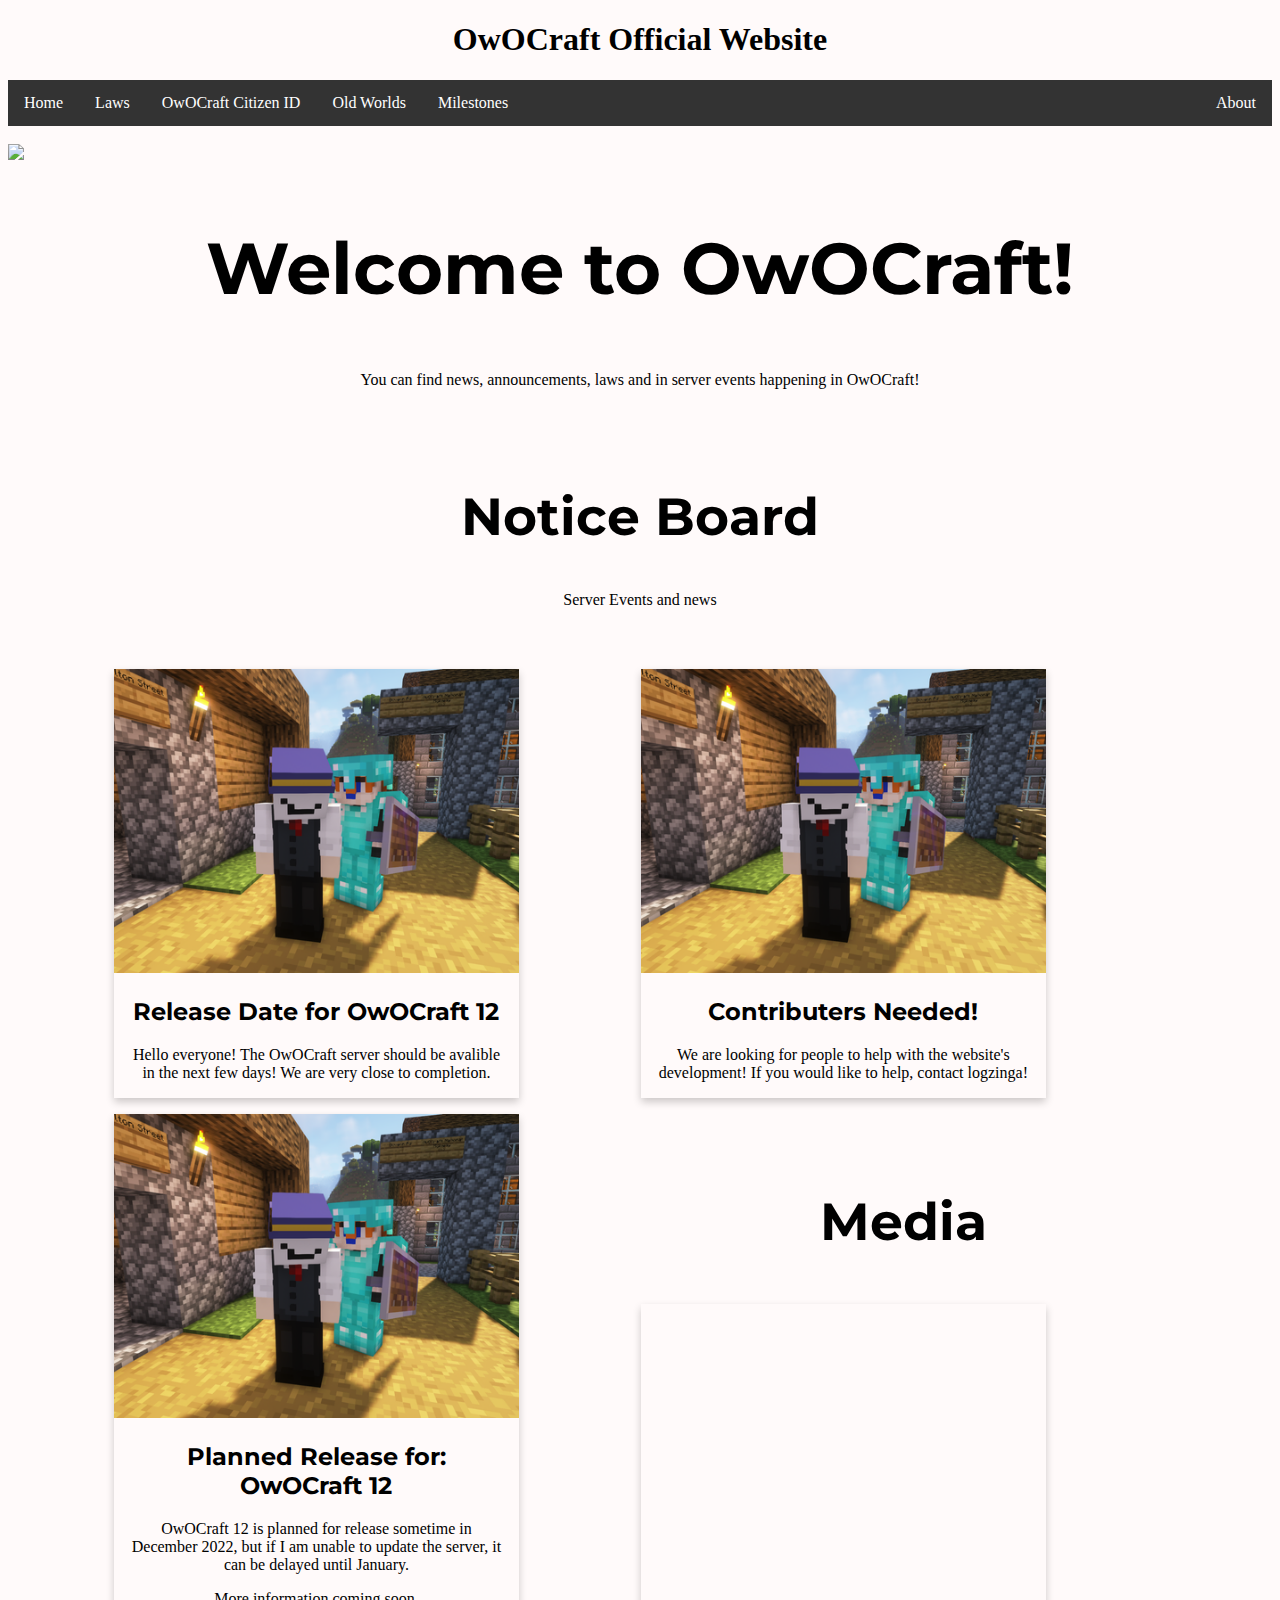
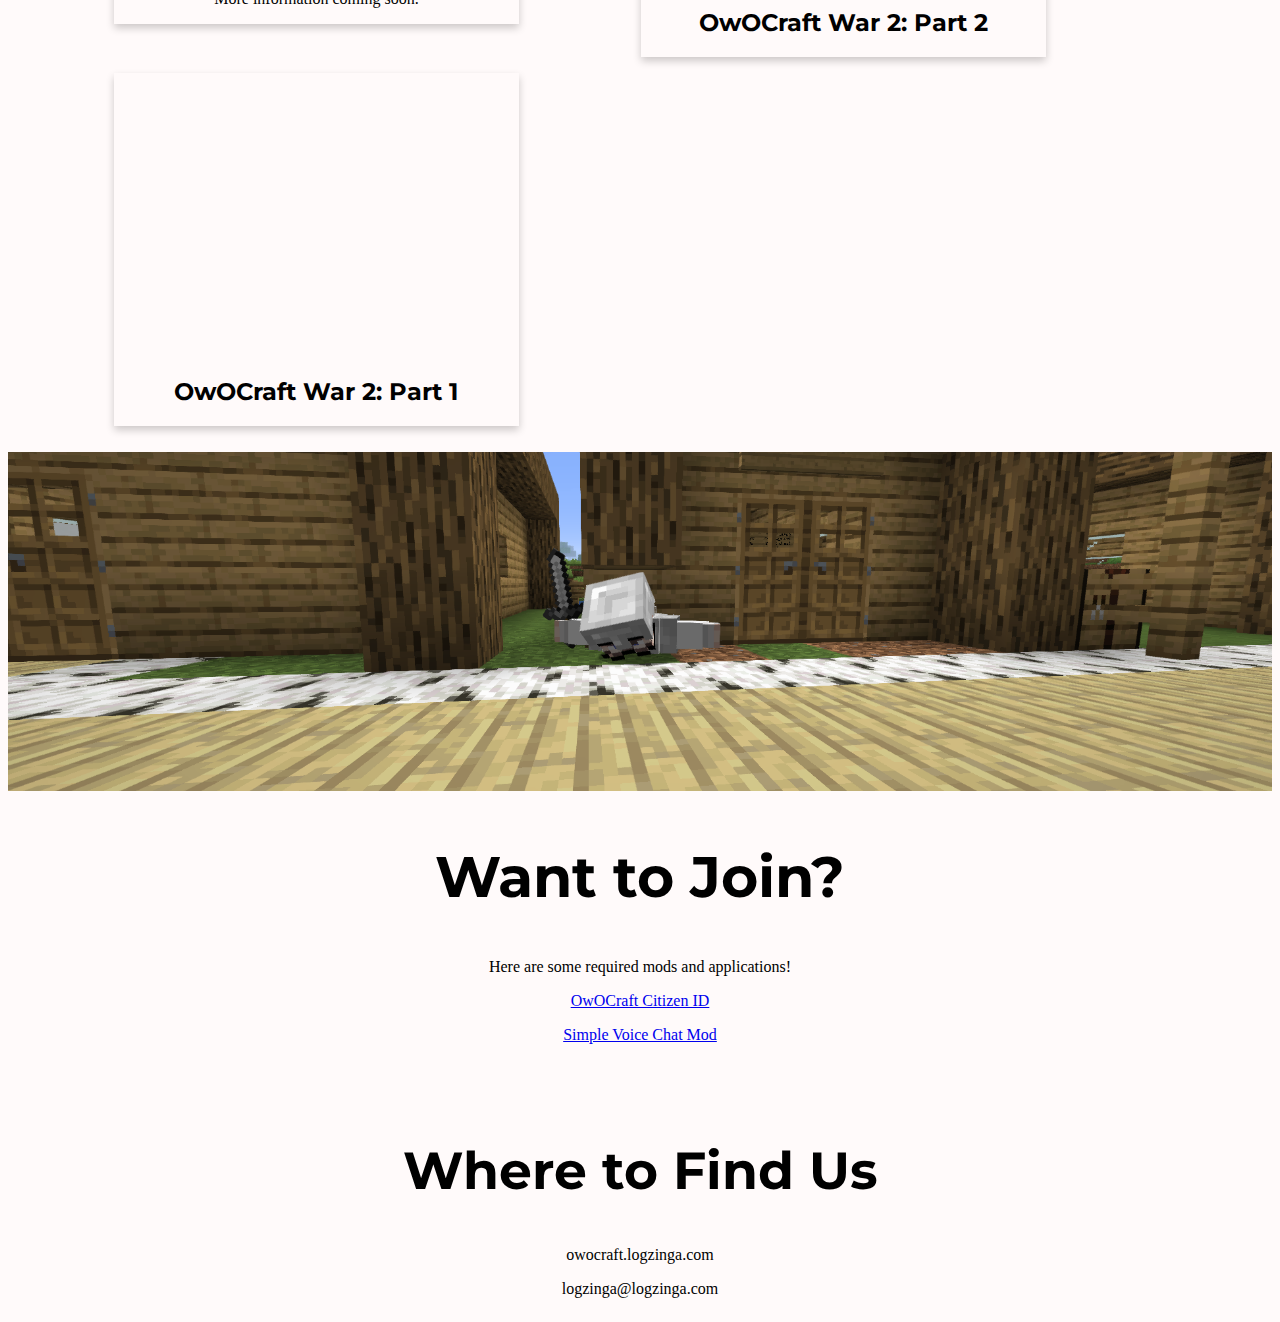
==== index.html @ 4d6e2195 "image for user friendly-ness" ====
<!DOCTYPE html>
<meta charset="UTF-8">
<meta name="viewport" content="width=device-width, initial-scale=1">
<link rel="stylesheet" href="https://fonts.googleapis.com/css2?family=Montserrat">
<link rel="stylesheet" href="css/stylesheet.css">
<title>OwOCraft Website</title>
<h1>OwOCraft Official Website</h1>
<ul>
    <li><a href="/">Home</a></li>
    <li><a href="Laws.html">Laws</a></li>
    <li><a href="ocid.html">OwOCraft Citizen ID</a></li>
    <li><a href="worlds.html">Old Worlds</a></li>
    <li><a href="milestones.html">Milestones</a></li>
    <li style="float:right"><a class="active" href="about.html">About</a></li>
  </ul> 
<body style="background-color: snow;">
    <br>
    <img src="pictures/7c5178_708fa4135c3744b683a8b0ba3d9326b3~mv2.webp" class="center" style="width: 100%;">
    <h2 style="font-size: 72px;">Welcome to OwOCraft!</h2>
    <p>You can find news, announcements, laws and in server events happening in OwOCraft!</p>
    <br>
    <br>
</body>
<body style="background-color: #bfbfbf;">
    <h2 style="font-size: 52px;">Notice Board</h2>
    <p>Server Events and news</p>
    <br>
    <!--The lines below are for news and events only-->
    </br>
<div class="row">
  <div class="column">
    <div class="card">
      <img src="pictures/7c5178_1b31c69493fb45deab454daea4c36a33~mv2.webp" alt="img" style="width:100%">
      <div class="container">
        <h2>Release Date for OwOCraft 12</h2>
        <p>Hello everyone! The OwOCraft server should be avalible in the next few days! We are very close to completion.</p>
      </div>
    </div>
  </div>
  <div class="column">
    <div class="card">
      <img src="pictures/7c5178_1b31c69493fb45deab454daea4c36a33~mv2.webp" alt="img" style="width:100%">
      <div class="container">
        <h2>Contributers Needed!</h2>
        <p>We are looking for people to help with the website's development! If you would like to help, contact logzinga!</p>
      </div>
    </div>
  </div>
  <div class="column">
    <div class="card">
      <img src="pictures/7c5178_1b31c69493fb45deab454daea4c36a33~mv2.webp" alt="img" style="width:100%">
      <div class="container">
        <h2>Planned Release for: OwOCraft 12</h2>
        <p>OwOCraft 12 is planned for release sometime in December 2022, but if I am unable to update the server, it can be delayed until January.</p>
        <p>More information coming soon.</p>
      </div>
    </div>
  </div>
    <!--The lines above are for news and events only-->
    <br>
    <br><br>
    <br><br>
    <br><br>
    <br><br>
    <br><br>
    <br><br>
    <br><br>
    <br><br>
    <br><br>
    <br><br>
    <br><br>
    <br></br>
    <br></br>
  <h2 style="font-size: 52px;">Media</h2>
  <div class="row">
  <div class="column">
    <div class="card">
      <iframe width="480" height="280" src="https://www.youtube.com/embed/uvu15Gqi5Po" title="YouTube video player" frameborder="0" allow="accelerometer; autoplay; clipboard-write; encrypted-media; gyroscope; picture-in-picture" allowfullscreen></iframe>
      <div class="container">
        <h2>OwOCraft War 2: Part 2</h2>
      </div>
    </div>
  </div>
  <div class="column">
    <div class="card">
      <iframe width="480" height="280" src="https://www.youtube.com/embed/Ba8UKHEJUig" title="YouTube video player" frameborder="0" allow="accelerometer; autoplay; clipboard-write; encrypted-media; gyroscope; picture-in-picture" allowfullscreen></iframe>
      <div class="container">
        <h2>OwOCraft War 2: Part 1</h2>
      </div>
    </div>
  </div>
</div>
<br>
<img src="pictures/homewanto-431879047631092.webp" width="100%">
<br>
<h2 style="font-size: 57px;">Want to Join?</h2>
<p>Here are some required mods and applications!</p>
<p><a href="ocid.html">OwOCraft Citizen ID</a></p>
<p><a href="https://www.curseforge.com/minecraft/mc-mods/simple-voice-chat">Simple Voice Chat Mod</a></p>
<br>
<br>
<h2 style="font-size: 52px;">Where to Find Us</h2>
<p>owocraft.logzinga.com</p>
<p>logzinga@logzinga.com</p>
</body>
---- css/stylesheet.css ----
body {
   background-color: white;
}

p {
    color: black;
    image-rendering: auto;
    text-align: center;
}

h1 {
    color: black;
    text-align: center; 
}

ul {
    list-style-type: none;
    margin: 0;
    padding: 0;
    overflow: hidden;
    background-color: #333;
  }
  
  li {
    float: left;
  }
  
  li a {
    display: block;
    color: white;
    text-align: center;
    padding: 14px 16px;
    text-decoration: none;
  }
  
  /* Change the link color to #111 (black) on hover */
  li a:hover {
    background-color: #111;
  }
h2 {
    text-align: center;
    color: black;
    font-family: Montserrat, Arial;
}

h3 {
  text-align: center;
  color: black;
  font-family: Montserrat, Arial;
}

*, *:before, *:after {
  box-sizing: inherit;
}

.column {
  float: left;
  width: 33.3%;
  margin-bottom: 16px;
  padding: 0 8px;
  max-width: 500px;
  margin: auto;
  margin-left: 90px;
}

.card {
  box-shadow: 0 4px 8px 0 rgba(0, 0, 0, 0.2);
  margin: 8px;
  max-width: 500px;
}

.about-section {
  padding: 50px;
  text-align: center;
  background-color: #474e5d;
  color: white;
  max-width: 500px;
  margin: auto;
}

.container {
  padding: 0 16px;
  max-width: 500px;
  margin: auto;
}

.container::after, .row::after {
  content: "";
  clear: both;
  display: table;
  max-width: 500px;
  margin: auto;
}

.title {
  color: grey;
  max-width: 500px;
  margin: auto;
}

.button {
  border: none;
  outline: 0;
  display: inline-block;
  padding: 8px;
  color: white;
  background-color: #000;
  text-align: center;
  cursor: pointer;
  width: 100%;
  max-width: 500px;
  margin: auto;
}

.button:hover {
  background-color: #555;
  max-width: 500px;
  margin: auto;
}

@media screen and (max-width: 650px) {
  .column {
    width: 100%;
    display: block;
    max-width: 500px;
    margin: auto;
  }
}

div.gallery {
  margin: 5px;
    border: 1px solid #ccc;
  float: left;
  width: 180px;
  }
  
  div.gallery:hover {
  border: 1px solid #777;
  }
  
  div.gallery img {
  width: 100%;
  height: auto;
  }
  
  div.desc {
    padding: 15px;
    text-align: center;
  }
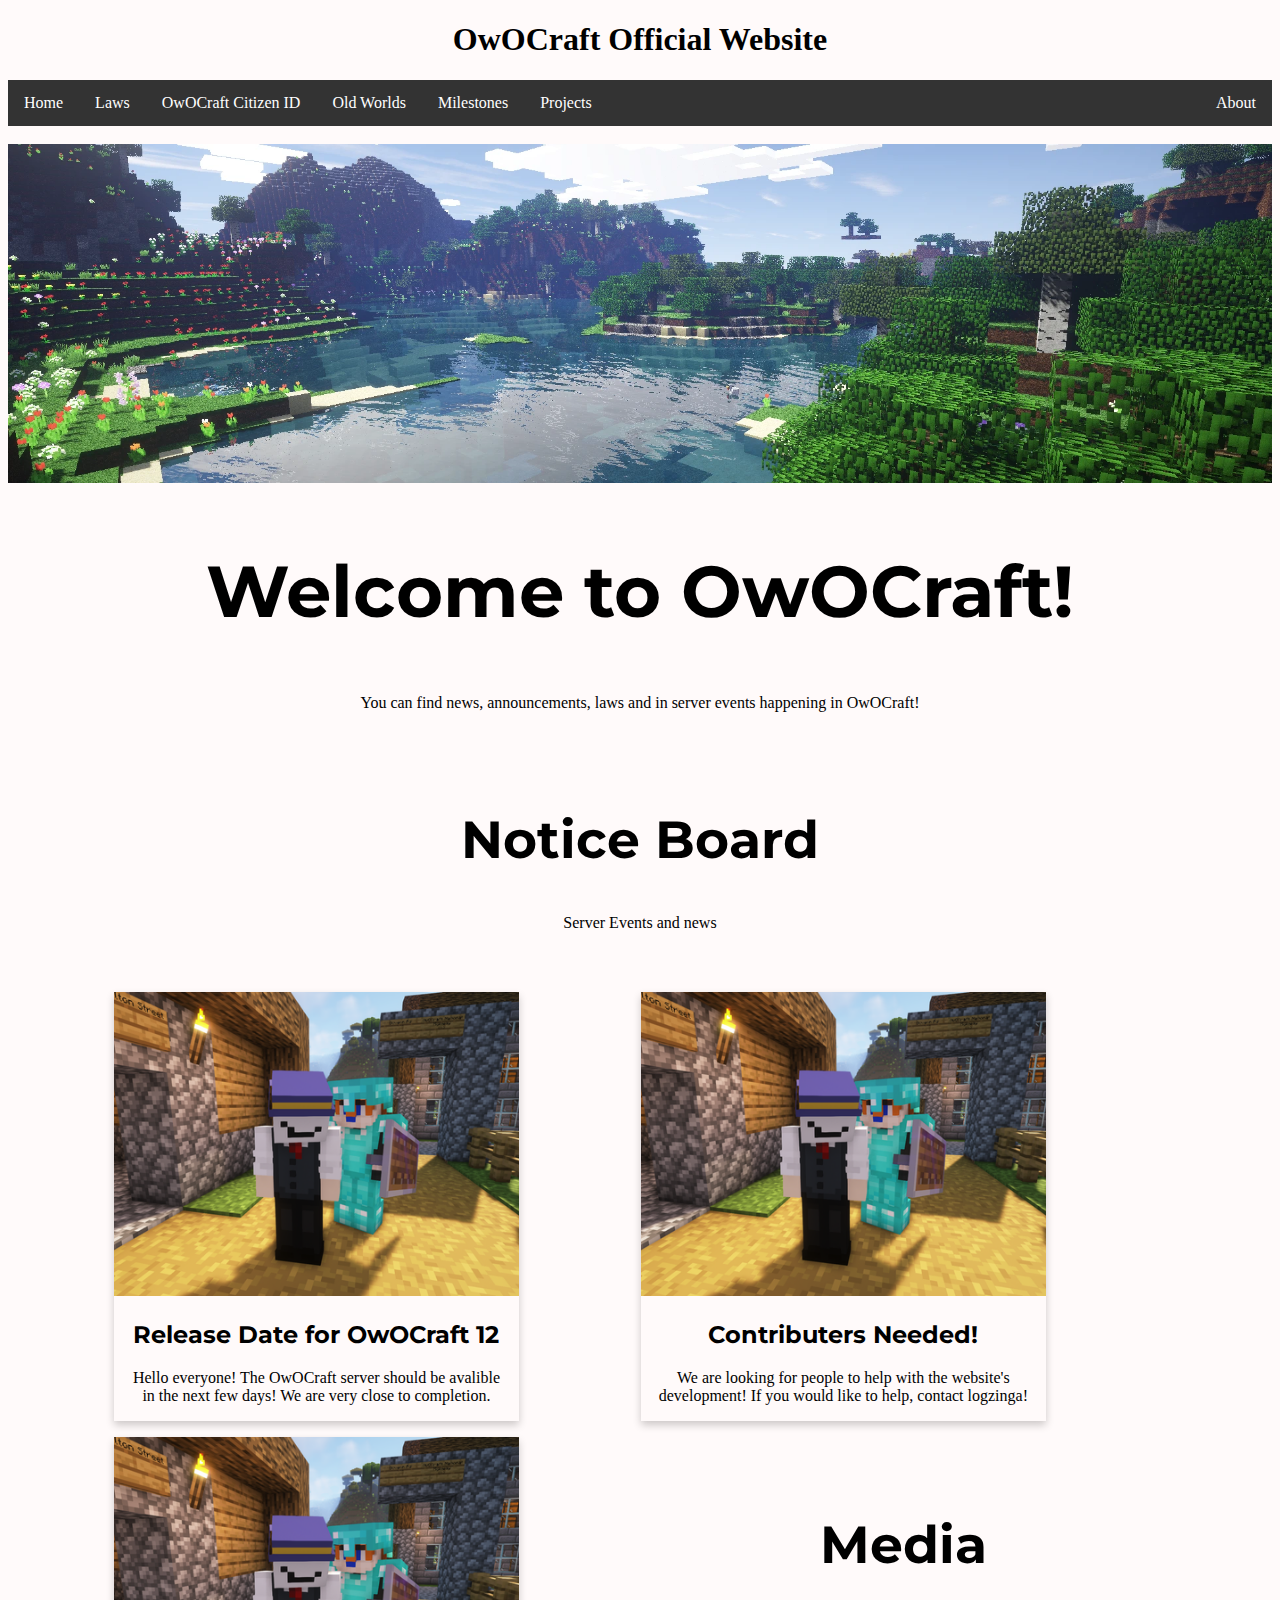
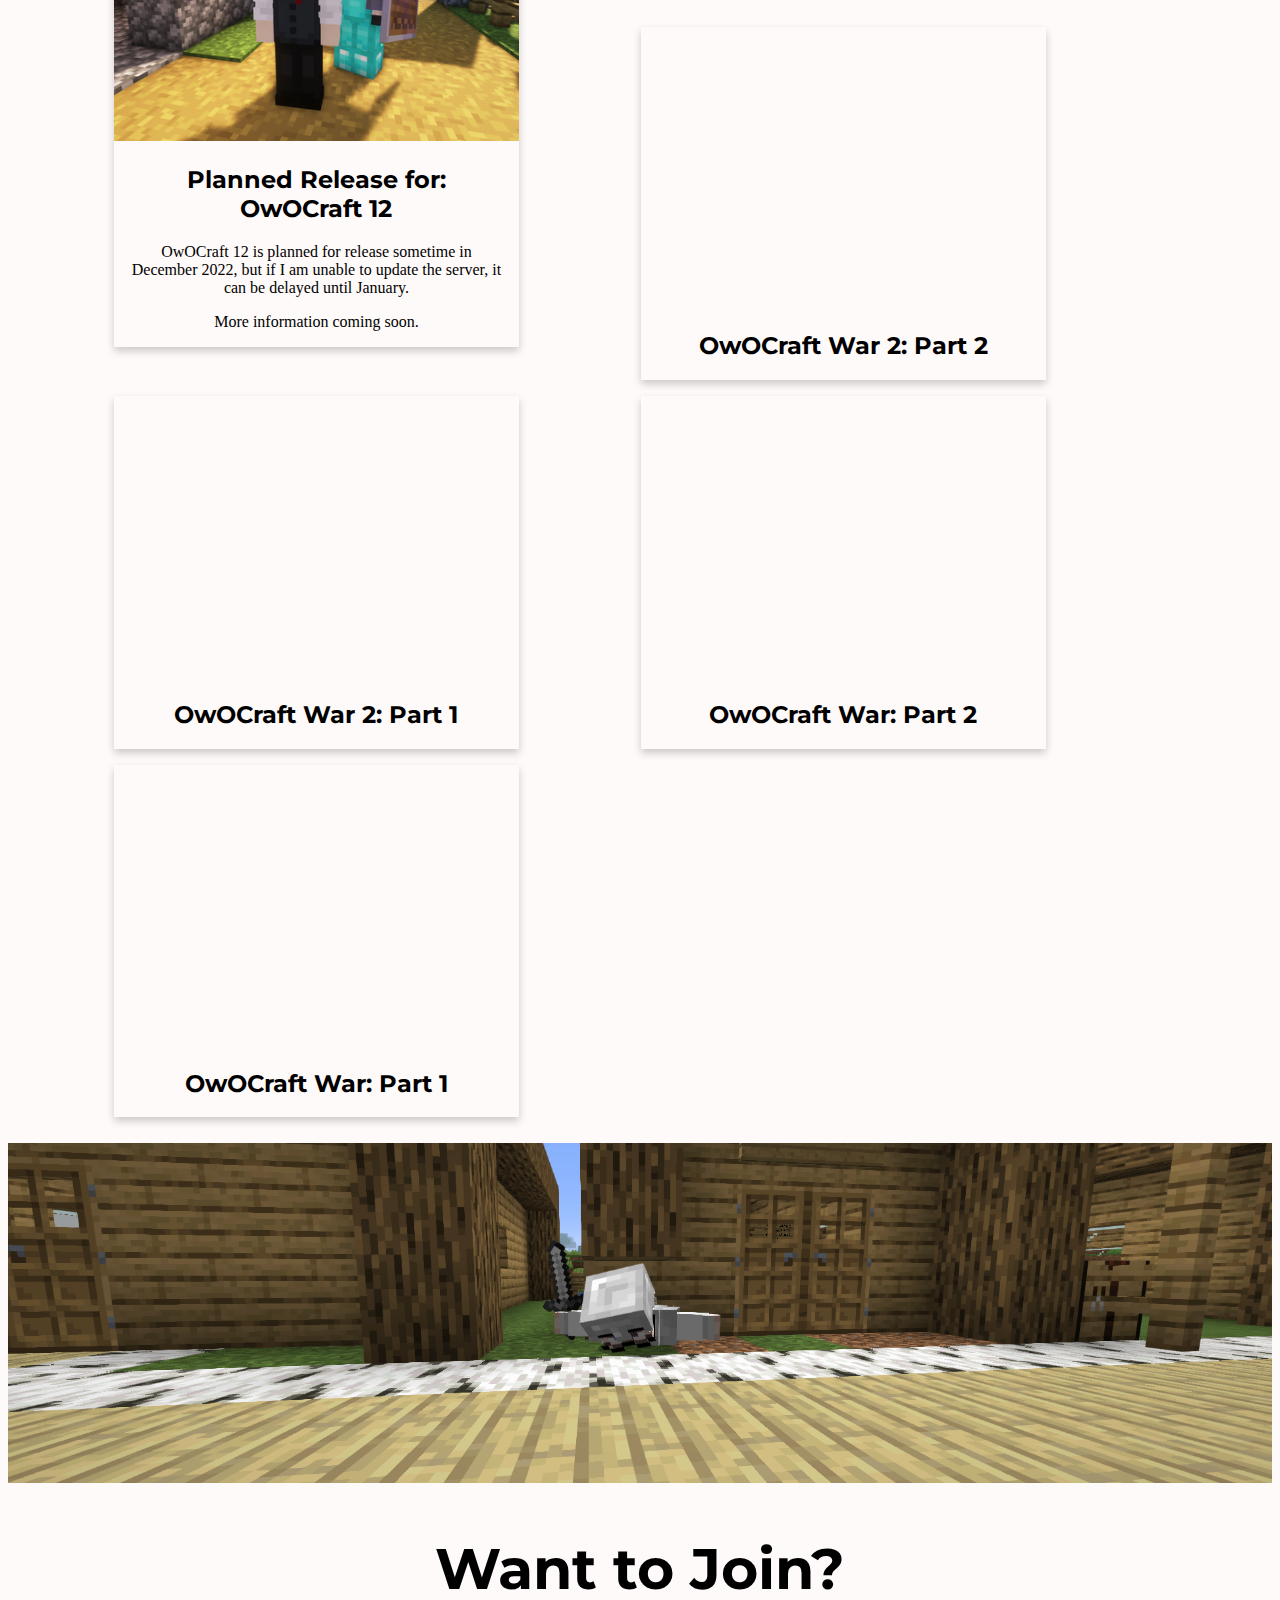
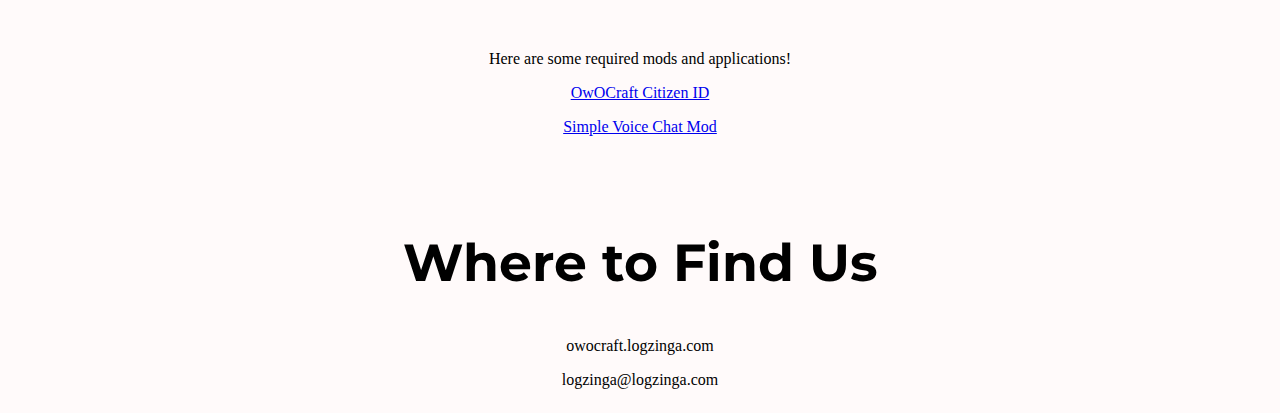
==== commit bf603ee1: "projects page" ====
--- a/index.html
+++ b/index.html
@@ -11,6 +11,7 @@
     <li><a href="ocid.html">OwOCraft Citizen ID</a></li>
     <li><a href="worlds.html">Old Worlds</a></li>
     <li><a href="milestones.html">Milestones</a></li>
+    <li><a href="projects.html">Projects</a></li>
     <li style="float:right"><a class="active" href="about.html">About</a></li>
   </ul> 
 <body style="background-color: snow;">
@@ -89,6 +90,22 @@
       </div>
     </div>
   </div>
+  <div class="column">
+    <div class="card">
+      <iframe width="480" height="280" src="https://www.youtube.com/embed/pBWKqCuFctc" title="YouTube video player" frameborder="0" allow="accelerometer; autoplay; clipboard-write; encrypted-media; gyroscope; picture-in-picture" allowfullscreen></iframe>
+      <div class="container">
+        <h2>OwOCraft War: Part 2</h2>
+      </div>
+    </div>
+  </div>
+  <div class="column">
+    <div class="card">
+      <iframe width="480" height="280" src="https://www.youtube.com/embed/Z_Y0Mynxbaw" title="YouTube video player" frameborder="0" allow="accelerometer; autoplay; clipboard-write; encrypted-media; gyroscope; picture-in-picture" allowfullscreen></iframe>
+      <div class="container">
+        <h2>OwOCraft War: Part 1</h2>
+      </div>
+    </div>
+  </div>
 </div>
 <br>
 <img src="pictures/homewanto-431879047631092.webp" width="100%">
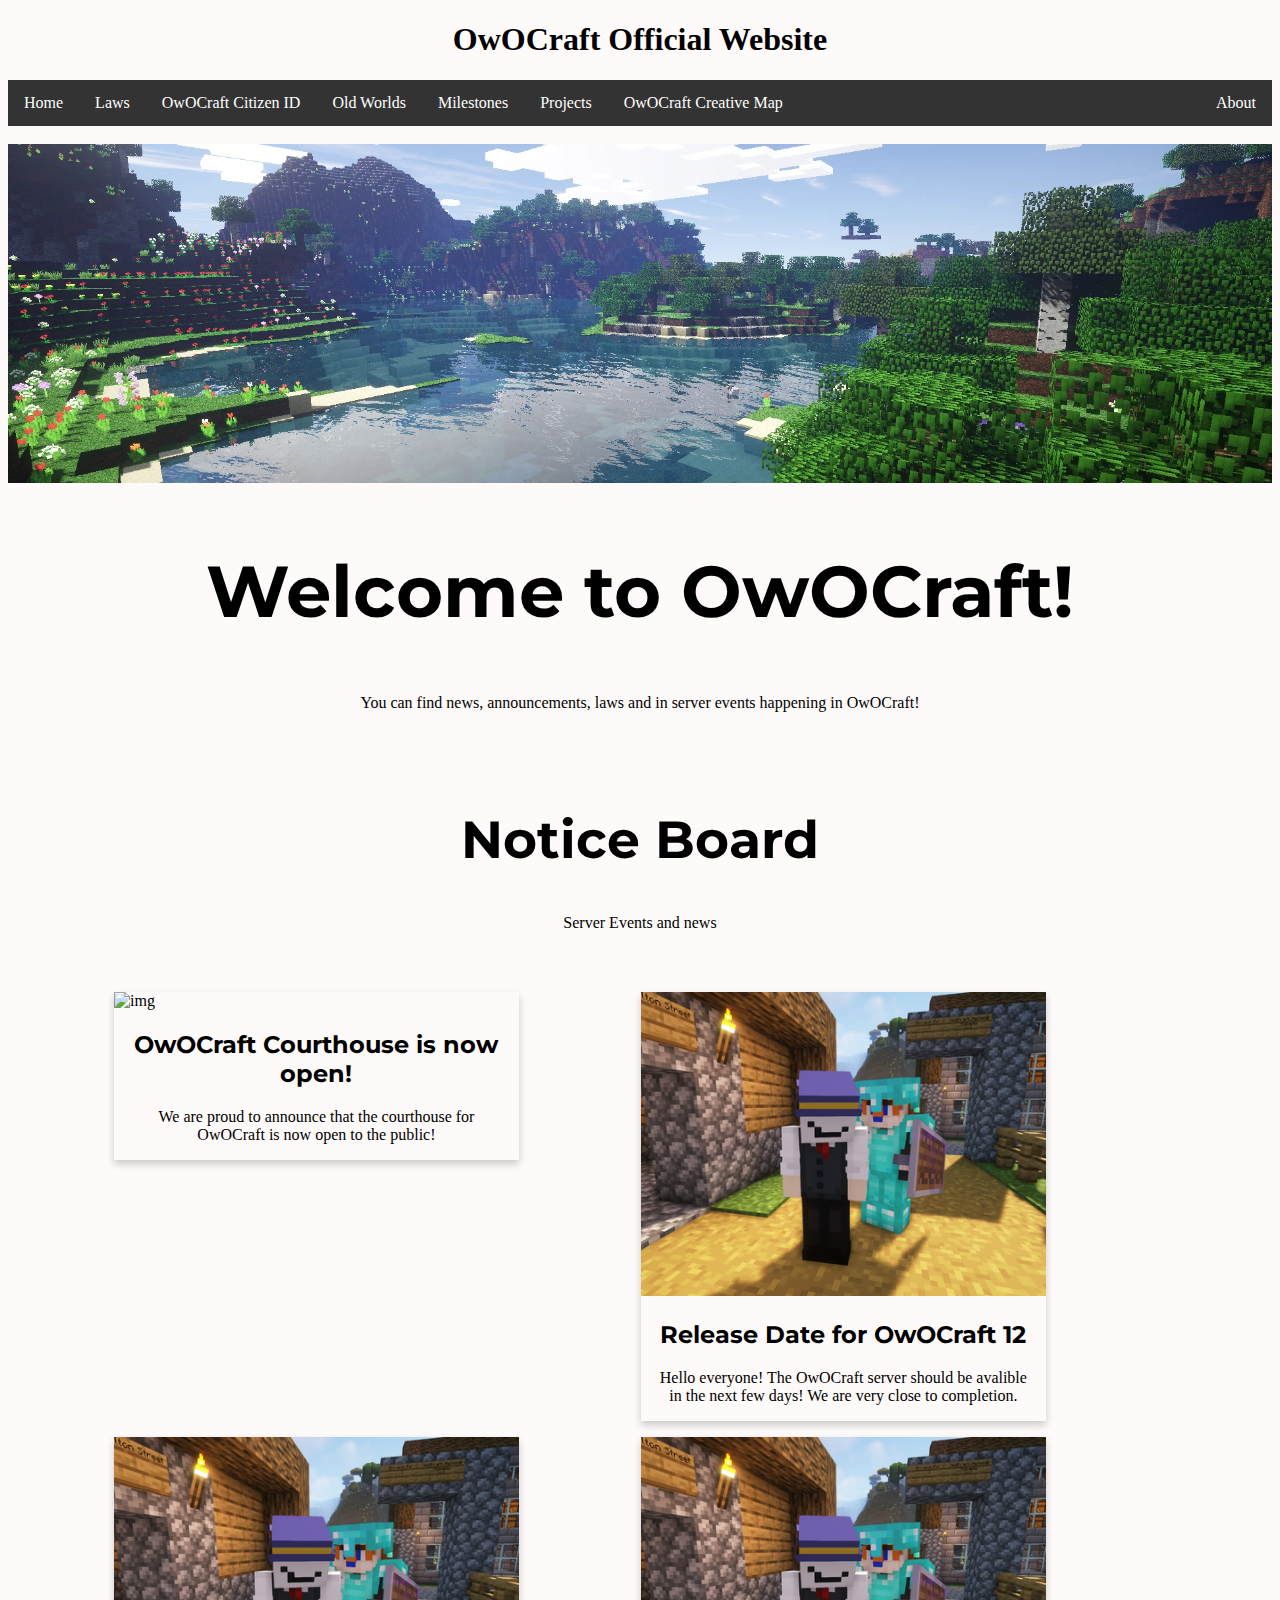
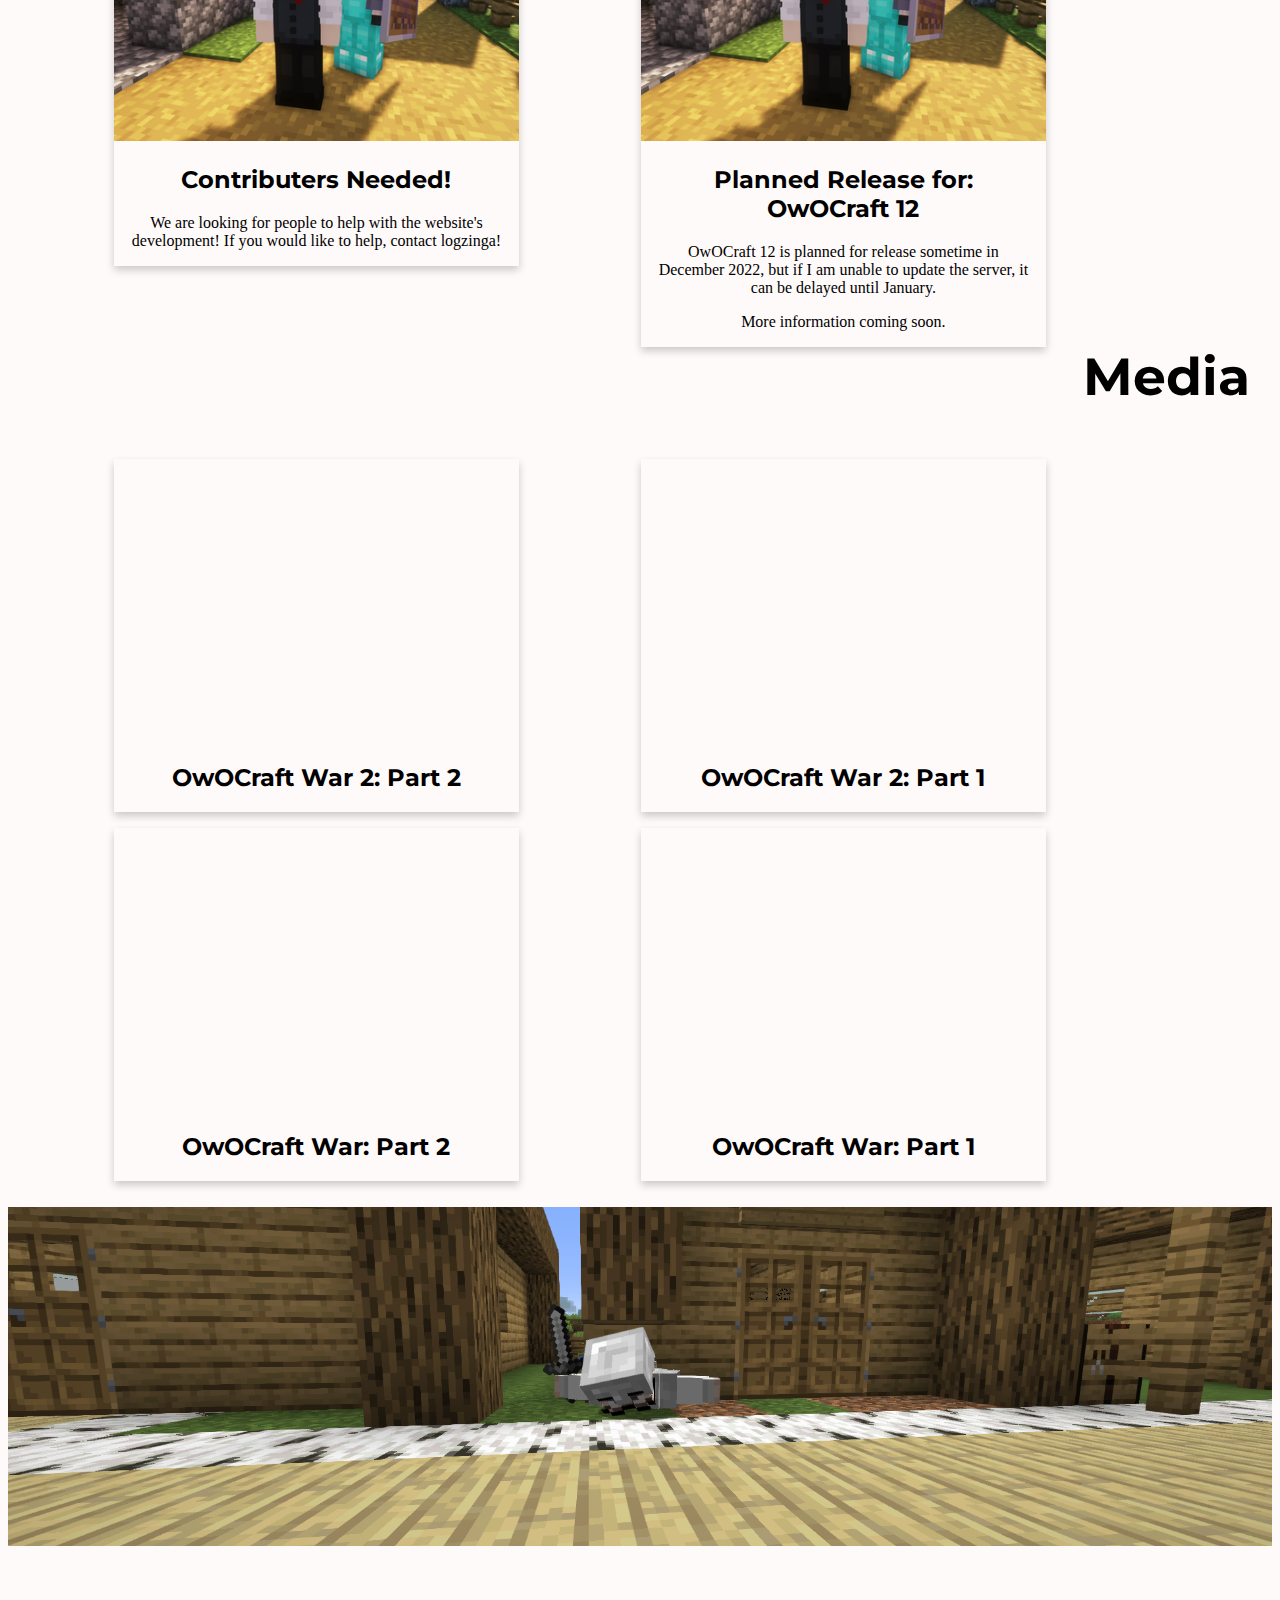
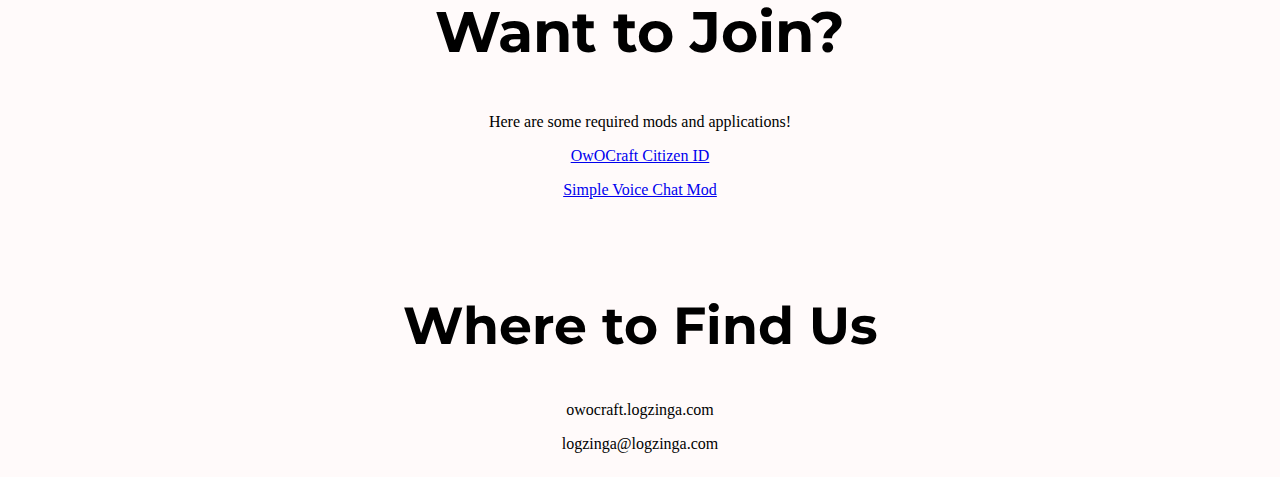
==== commit 5df11ecf: "added owocraft creative map" ====
--- a/index.html
+++ b/index.html
@@ -12,6 +12,7 @@
     <li><a href="worlds.html">Old Worlds</a></li>
     <li><a href="milestones.html">Milestones</a></li>
     <li><a href="projects.html">Projects</a></li>
+    <li><a href="owocraft.logzinga.com:8125">OwOCraft Creative Map</a></li>
     <li style="float:right"><a class="active" href="about.html">About</a></li>
   </ul> 
 <body style="background-color: snow;">
@@ -29,6 +30,15 @@
     <!--The lines below are for news and events only-->
     </br>
 <div class="row">
+  <div class="column">
+    <div class="card">
+      <img src="pictures/4783294_nfjlakfhdajfk.png" alt="img" style="width:100%">
+      <div class="container">
+        <h2>OwOCraft Courthouse is now open!</h2>
+        <p>We are proud to announce that the courthouse for OwOCraft is now open to the public!</p>
+      </div>
+    </div>
+  </div>
   <div class="column">
     <div class="card">
       <img src="pictures/7c5178_1b31c69493fb45deab454daea4c36a33~mv2.webp" alt="img" style="width:100%">
@@ -60,6 +70,17 @@
     <!--The lines above are for news and events only-->
     <br>
     <br><br>
+    <br><br>
+    <br><br>
+    <br><br>
+    <br><br>
+    <br><br>
+    <br><br>
+    <br><br>
+    <br><br>
+    <br><br>
+    <br><br>
+    <br></br><br><br>
     <br><br>
     <br><br>
     <br><br>
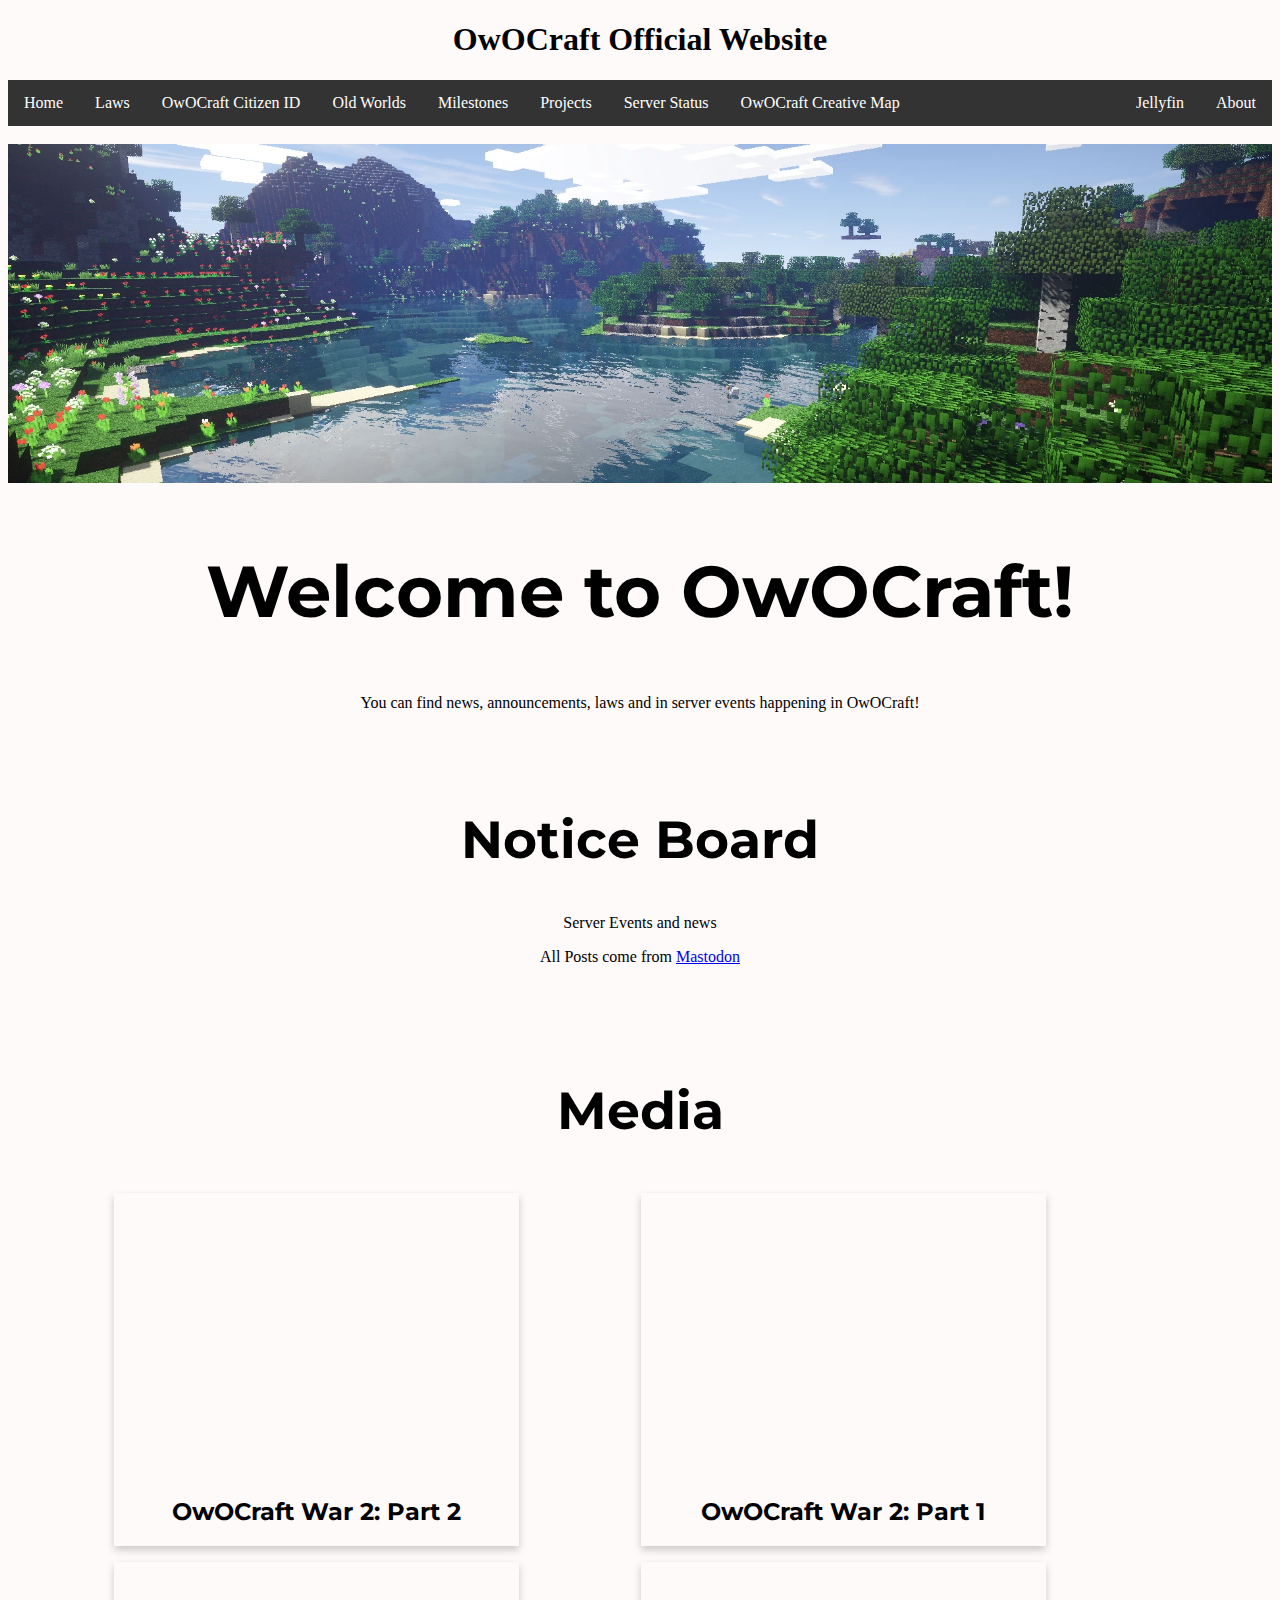
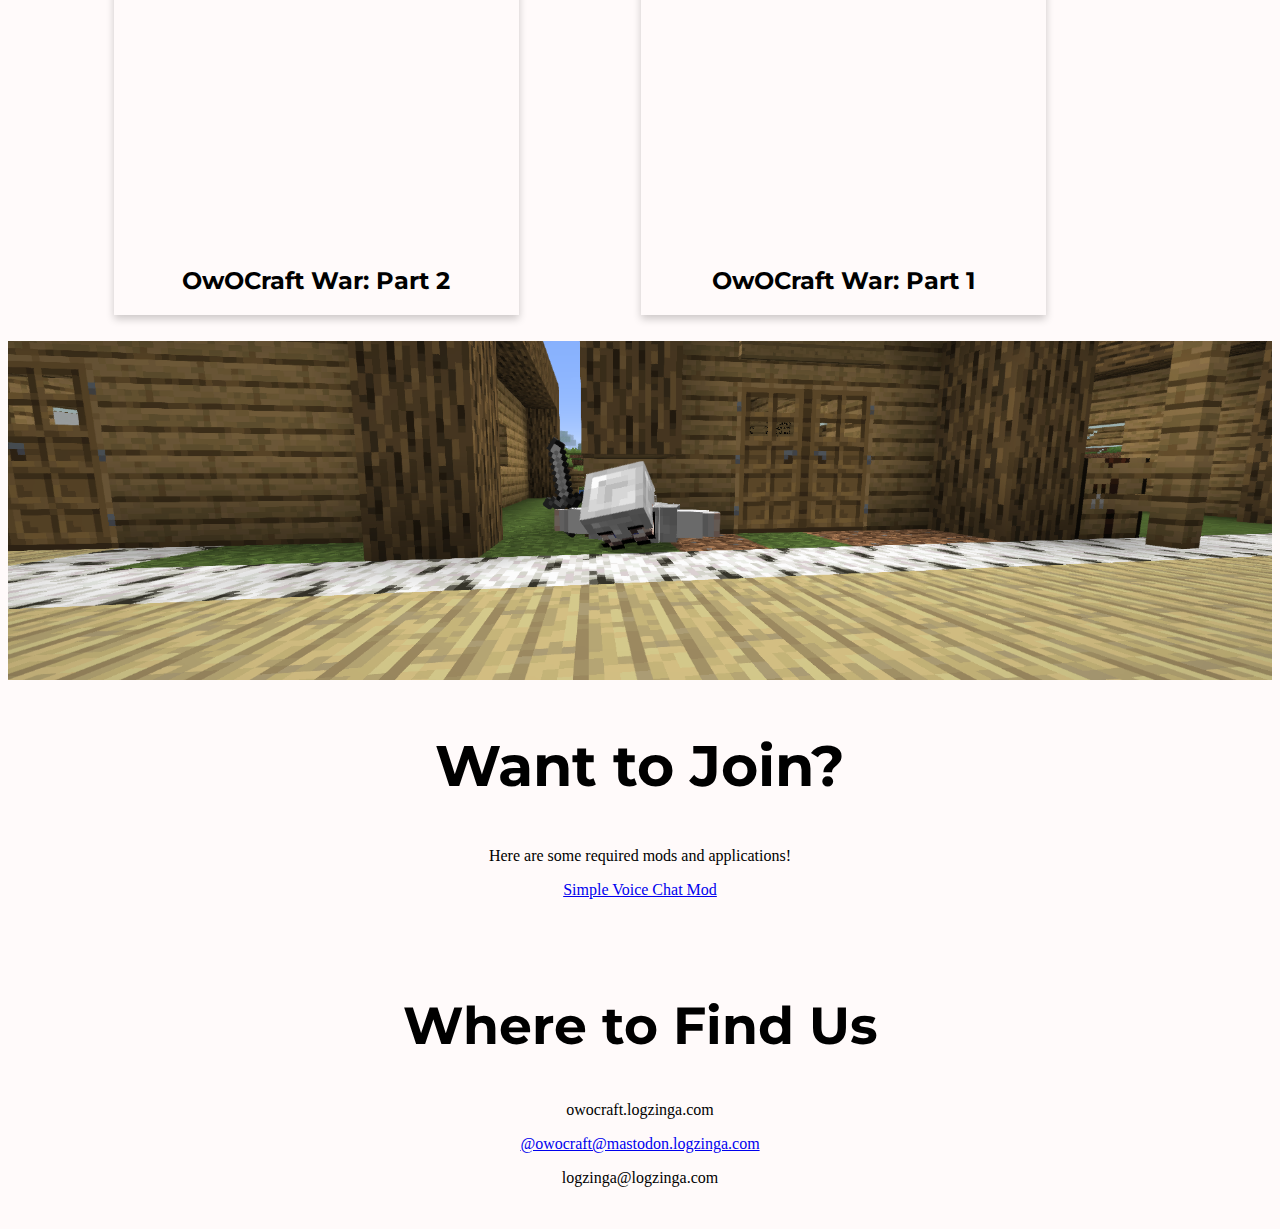
==== commit a8df7925: "added status page" ====
--- a/index.html
+++ b/index.html
@@ -12,8 +12,10 @@
     <li><a href="worlds.html">Old Worlds</a></li>
     <li><a href="milestones.html">Milestones</a></li>
     <li><a href="projects.html">Projects</a></li>
-    <li><a href="owocraft.logzinga.com:8125">OwOCraft Creative Map</a></li>
+    <li><a href="https://owocraft.instatus.com/">Server Status</a></li>
+    <li><a href="http://owocraft.logzinga.com:8125">OwOCraft Creative Map</a></li>
     <li style="float:right"><a class="active" href="about.html">About</a></li>
+    <li style="float:right"><a class="active" href="http://owocraft.logzinga.com:8096/web/index.html">Jellyfin</a></li>
   </ul> 
 <body style="background-color: snow;">
     <br>
@@ -25,74 +27,70 @@
 </body>
 <body style="background-color: #bfbfbf;">
     <h2 style="font-size: 52px;">Notice Board</h2>
-    <p>Server Events and news</p>
-    <br>
-    <!--The lines below are for news and events only-->
-    </br>
-<div class="row">
-  <div class="column">
-    <div class="card">
-      <img src="pictures/4783294_nfjlakfhdajfk.png" alt="img" style="width:100%">
-      <div class="container">
-        <h2>OwOCraft Courthouse is now open!</h2>
-        <p>We are proud to announce that the courthouse for OwOCraft is now open to the public!</p>
-      </div>
-    </div>
-  </div>
-  <div class="column">
-    <div class="card">
-      <img src="pictures/7c5178_1b31c69493fb45deab454daea4c36a33~mv2.webp" alt="img" style="width:100%">
-      <div class="container">
-        <h2>Release Date for OwOCraft 12</h2>
-        <p>Hello everyone! The OwOCraft server should be avalible in the next few days! We are very close to completion.</p>
-      </div>
-    </div>
-  </div>
-  <div class="column">
-    <div class="card">
-      <img src="pictures/7c5178_1b31c69493fb45deab454daea4c36a33~mv2.webp" alt="img" style="width:100%">
-      <div class="container">
-        <h2>Contributers Needed!</h2>
-        <p>We are looking for people to help with the website's development! If you would like to help, contact logzinga!</p>
-      </div>
-    </div>
-  </div>
-  <div class="column">
-    <div class="card">
-      <img src="pictures/7c5178_1b31c69493fb45deab454daea4c36a33~mv2.webp" alt="img" style="width:100%">
-      <div class="container">
-        <h2>Planned Release for: OwOCraft 12</h2>
-        <p>OwOCraft 12 is planned for release sometime in December 2022, but if I am unable to update the server, it can be delayed until January.</p>
-        <p>More information coming soon.</p>
-      </div>
-    </div>
-  </div>
-    <!--The lines above are for news and events only-->
-    <br>
-    <br><br>
-    <br><br>
-    <br><br>
-    <br><br>
-    <br><br>
-    <br><br>
-    <br><br>
-    <br><br>
-    <br><br>
-    <br><br>
-    <br><br>
-    <br></br><br><br>
-    <br><br>
-    <br><br>
-    <br><br>
-    <br><br>
-    <br><br>
-    <br><br>
-    <br><br>
-    <br><br>
-    <br><br>
-    <br><br>
+      <p>Server Events and news</p>
+      <p>All Posts come from <a href="https://mastodon.logzinga.com/@owocraft">Mastodon</a></p>
+      <center>
+      <br>
+      <div id="status-container"></div>
+      
+      <script src="https://code.jquery.com/jquery-3.6.0.min.js"></script>
+      <script>
+        $(document).ready(function() {
+          var username = '109952820770190701';
+          var interval = 5000; // update every 5 seconds
+          var limit = 11; // load the latest status and 10 previous statuses
+          var statuses = [];
+      
+          function displayStatuses() {
+            var html = '';
+            for (var i = 0; i < statuses.length; i++) {
+              var status = statuses[i];
+
+              if (status.reblog && status.reblog.content) {
+        status = status.reblog;
+        content = '<i>Boosted</i>: ' + status.content;
+      }
+              html += '<div class="status">';
+              html += '<span class="username">' + status.account.username + '</span>: ';
+              html += '<span class="text">' + status.content + '</span>';
+      
+              // check if the status has media attachments
+              if (status.media_attachments && status.media_attachments.length > 0) {
+                html += '<div class="media">';
+                for (var j = 0; j < status.media_attachments.length; j++) {
+                  var media = status.media_attachments[j];
+                  if (media.type == 'image') {
+                    html += '<img src="' + media.preview_url + '" alt="' + media.description + '">';
+                  } else if (media.type == 'video') {
+                    html += '<video src="' + media.url + '" controls>' + media.description + '</video>';
+                  }
+                }
+                html += '</div>';
+              }
+      
+              html += '</div>';
+            }
+            $('#status-container').html(html);
+          }
+      
+          function loadStatuses() {
+            $.get('https://mastodon.logzinga.com/api/v1/accounts/' + username + '/statuses', { limit: limit }, function(data) {
+              if (data && data.length > 0) {
+                statuses = data;
+                displayStatuses();
+              }
+            });
+          }
+      
+          setInterval(loadStatuses, interval);
+          loadStatuses();
+        });
+      </script>
+    
+   
     <br></br>
-    <br></br>
+    <!--Lines above news and events only-->
+  </center>
   <h2 style="font-size: 52px;">Media</h2>
   <div class="row">
   <div class="column">
@@ -133,11 +131,12 @@
 <br>
 <h2 style="font-size: 57px;">Want to Join?</h2>
 <p>Here are some required mods and applications!</p>
-<p><a href="ocid.html">OwOCraft Citizen ID</a></p>
 <p><a href="https://www.curseforge.com/minecraft/mc-mods/simple-voice-chat">Simple Voice Chat Mod</a></p>
 <br>
 <br>
 <h2 style="font-size: 52px;">Where to Find Us</h2>
 <p>owocraft.logzinga.com</p>
+<p><a href="https://mastodon.logzinga.com/@owocraft">@owocraft@mastodon.logzinga.com</a></p>
 <p>logzinga@logzinga.com</p>
+<br>
 </body>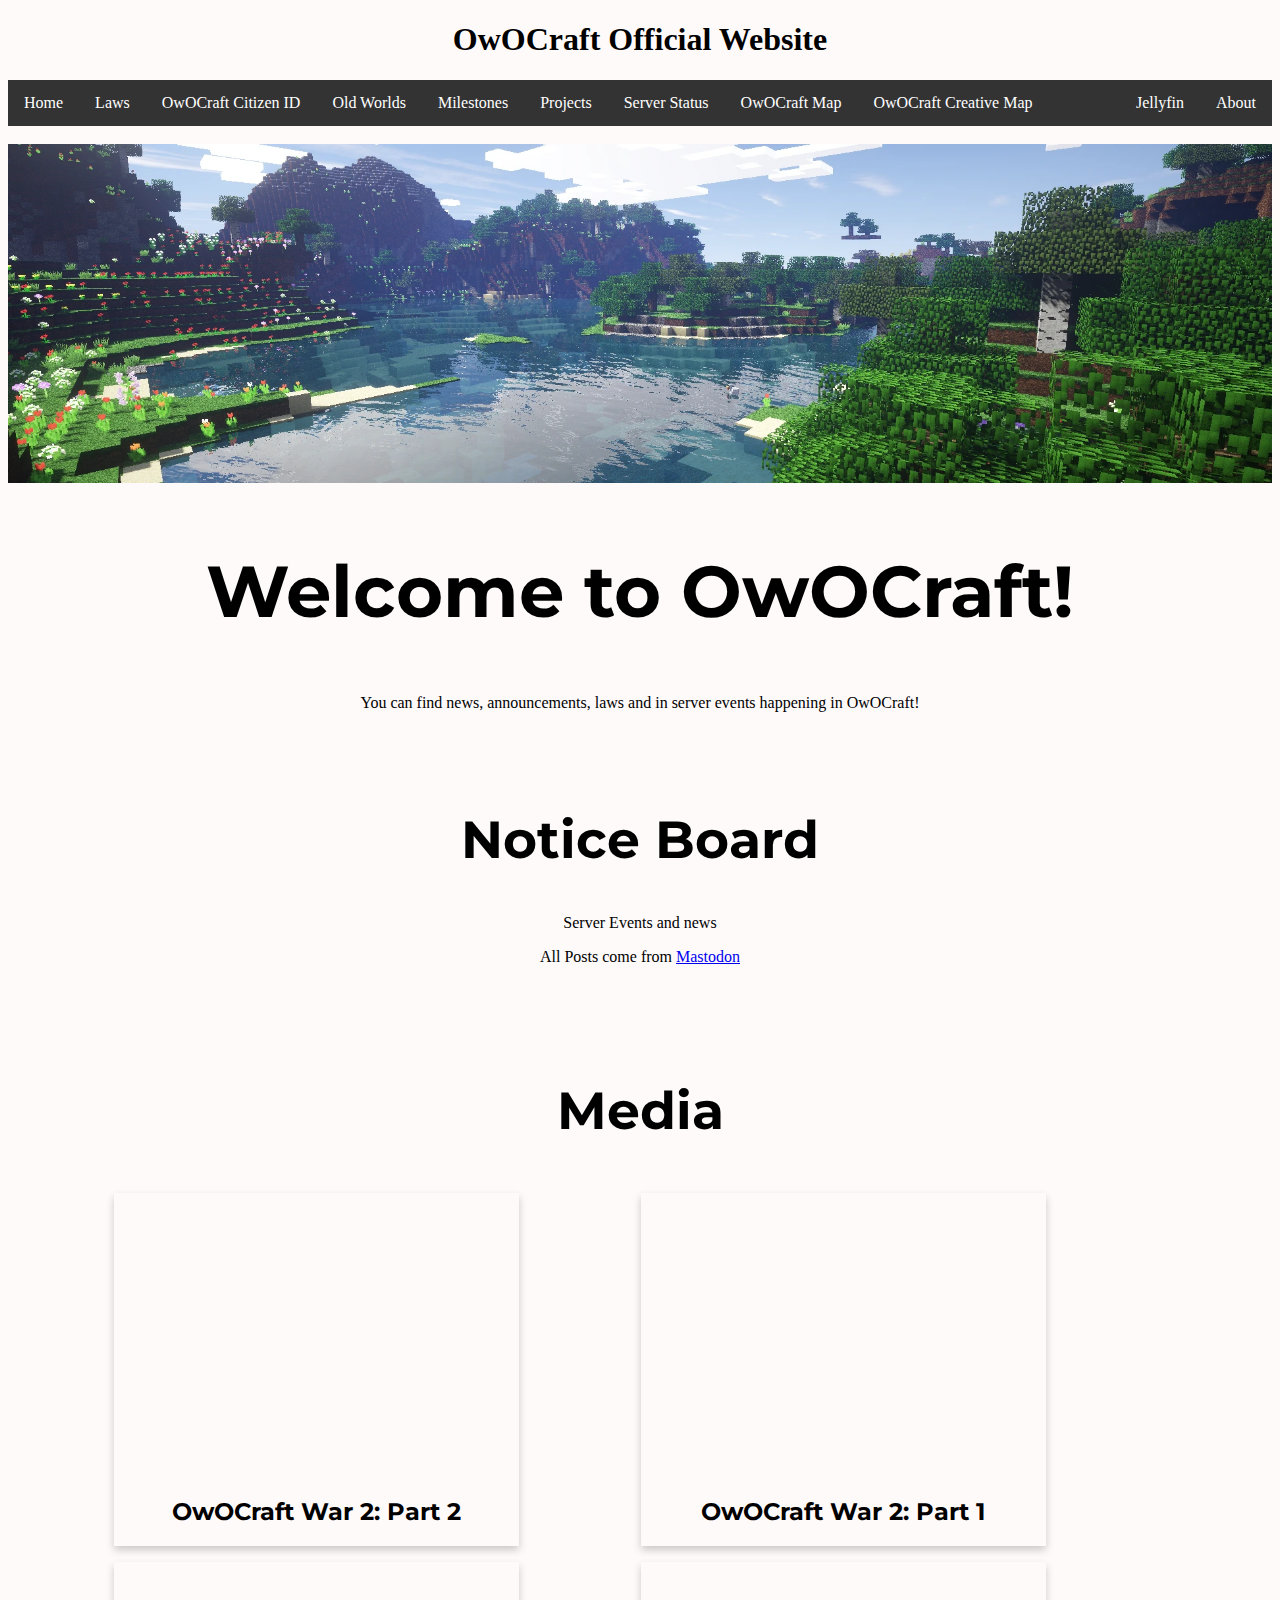
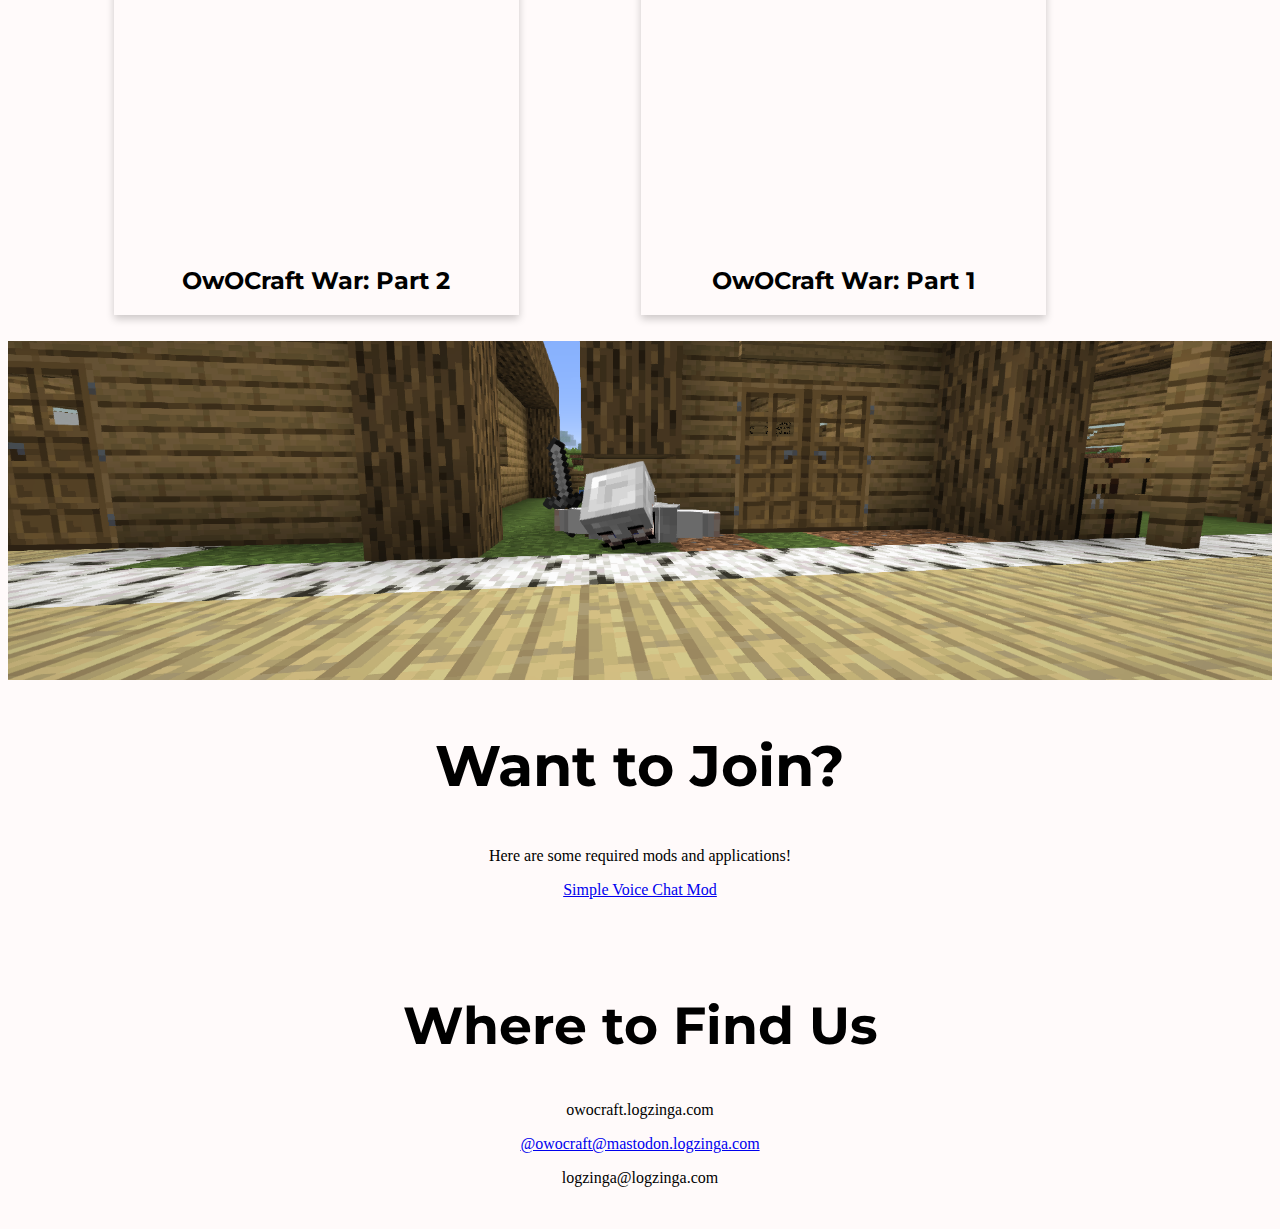
==== commit 8c645ff2: "owocraft map" ====
--- a/index.html
+++ b/index.html
@@ -13,9 +13,10 @@
     <li><a href="milestones.html">Milestones</a></li>
     <li><a href="projects.html">Projects</a></li>
     <li><a href="https://owocraft.instatus.com/">Server Status</a></li>
+    <li><a href="http://owocraft.logzinga.com:8123">OwOCraft Map</a></li>
     <li><a href="http://owocraft.logzinga.com:8125">OwOCraft Creative Map</a></li>
     <li style="float:right"><a class="active" href="about.html">About</a></li>
-    <li style="float:right"><a class="active" href="http://owocraft.logzinga.com:8096/web/index.html">Jellyfin</a></li>
+    <li style="float:right"><a class="active" href="http://jellyfin.logzinga.com">Jellyfin</a></li>
   </ul> 
 <body style="background-color: snow;">
     <br>
@@ -25,6 +26,8 @@
     <br>
     <br>
 </body>
+<script src="https://owocraft.instatus.com/8c7e0c78/widget/script.js">
+</script>
 <body style="background-color: #bfbfbf;">
     <h2 style="font-size: 52px;">Notice Board</h2>
       <p>Server Events and news</p>
@@ -36,7 +39,7 @@
       <script src="https://code.jquery.com/jquery-3.6.0.min.js"></script>
       <script>
         $(document).ready(function() {
-          var username = '109952820770190701';
+          var username = '01H3BVNVAH8DWHJ2D59376Y5CM';
           var interval = 5000; // update every 5 seconds
           var limit = 11; // load the latest status and 10 previous statuses
           var statuses = [];
@@ -74,7 +77,7 @@
           }
       
           function loadStatuses() {
-            $.get('https://mastodon.logzinga.com/api/v1/accounts/' + username + '/statuses', { limit: limit }, function(data) {
+            $.get('https://owocrafts.logzinga.com/api/v1/accounts/' + username + '/statuses', { limit: limit }, function(data) {
               if (data && data.length > 0) {
                 statuses = data;
                 displayStatuses();
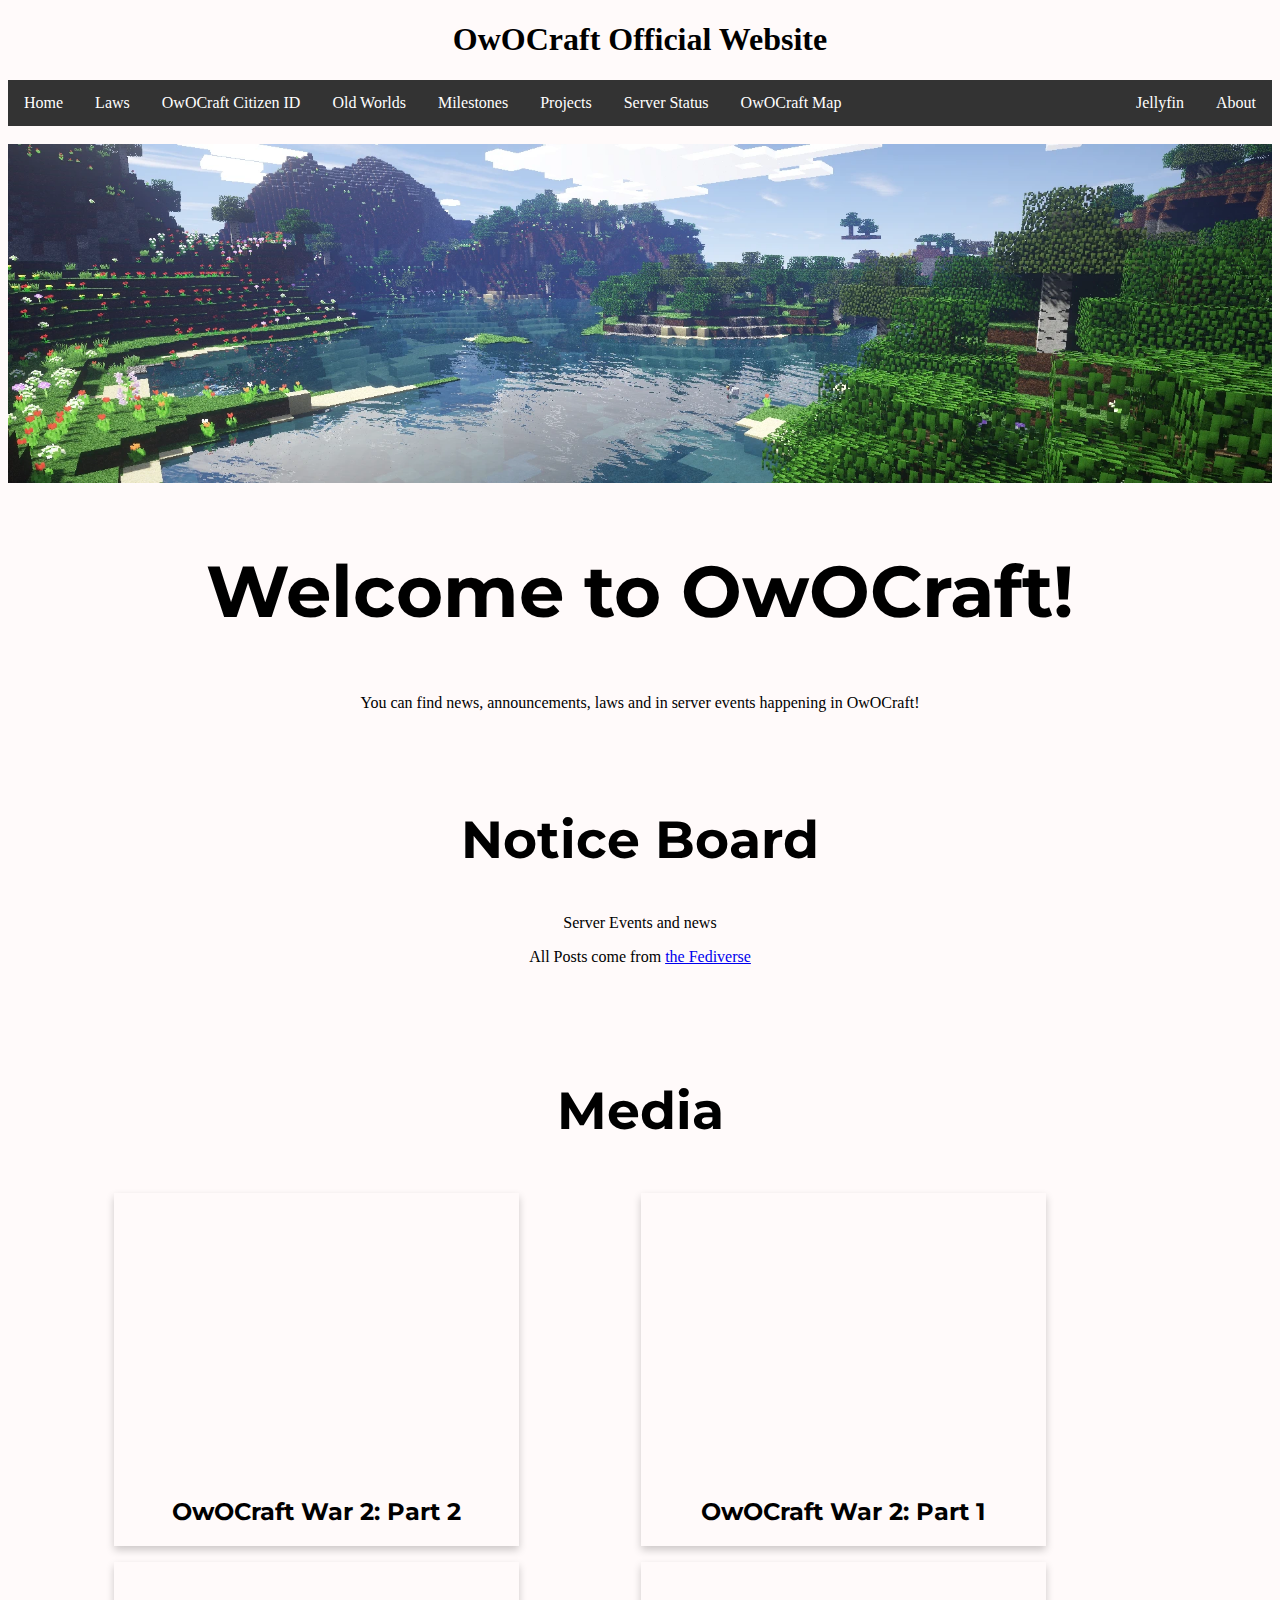
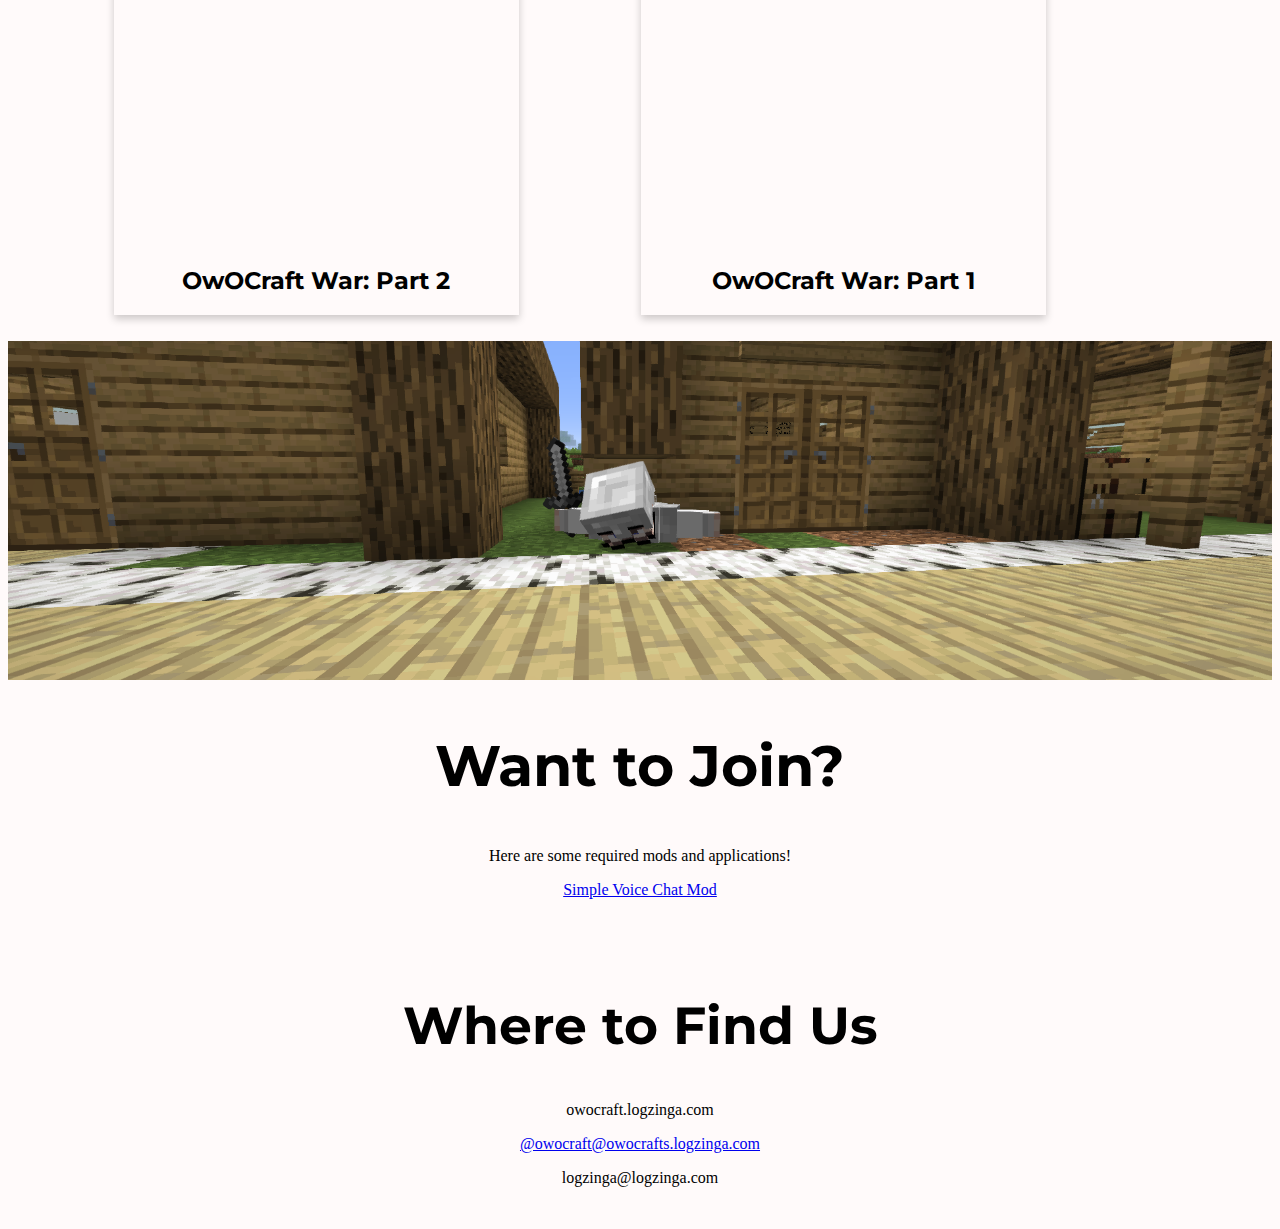
==== commit f3c81908: "announcements fix" ====
--- a/index.html
+++ b/index.html
@@ -13,8 +13,8 @@
     <li><a href="milestones.html">Milestones</a></li>
     <li><a href="projects.html">Projects</a></li>
     <li><a href="https://owocraft.instatus.com/">Server Status</a></li>
-    <li><a href="http://owocraft.logzinga.com:8123">OwOCraft Map</a></li>
-    <li><a href="http://owocraft.logzinga.com:8125">OwOCraft Creative Map</a></li>
+    <li><a href="https://map.owocraft.logzinga.com">OwOCraft Map</a></li>
+    
     <li style="float:right"><a class="active" href="about.html">About</a></li>
     <li style="float:right"><a class="active" href="http://jellyfin.logzinga.com">Jellyfin</a></li>
   </ul> 
@@ -31,7 +31,7 @@
 <body style="background-color: #bfbfbf;">
     <h2 style="font-size: 52px;">Notice Board</h2>
       <p>Server Events and news</p>
-      <p>All Posts come from <a href="https://mastodon.logzinga.com/@owocraft">Mastodon</a></p>
+      <p>All Posts come from <a href="https://owocrafts.logzinga.com/@owocraft">the Fediverse</a></p>
       <center>
       <br>
       <div id="status-container"></div>
@@ -39,7 +39,7 @@
       <script src="https://code.jquery.com/jquery-3.6.0.min.js"></script>
       <script>
         $(document).ready(function() {
-          var username = '01H3BVNVAH8DWHJ2D59376Y5CM';
+          var username = '019T9DBADZR4WKYDR43SCD1RSP';
           var interval = 5000; // update every 5 seconds
           var limit = 11; // load the latest status and 10 previous statuses
           var statuses = [];
@@ -139,7 +139,7 @@
 <br>
 <h2 style="font-size: 52px;">Where to Find Us</h2>
 <p>owocraft.logzinga.com</p>
-<p><a href="https://mastodon.logzinga.com/@owocraft">@owocraft@mastodon.logzinga.com</a></p>
+<p><a href="https://owocrafts.logzinga.com/@owocraft">@owocraft@owocrafts.logzinga.com</a></p>
 <p>logzinga@logzinga.com</p>
 <br>
 </body>